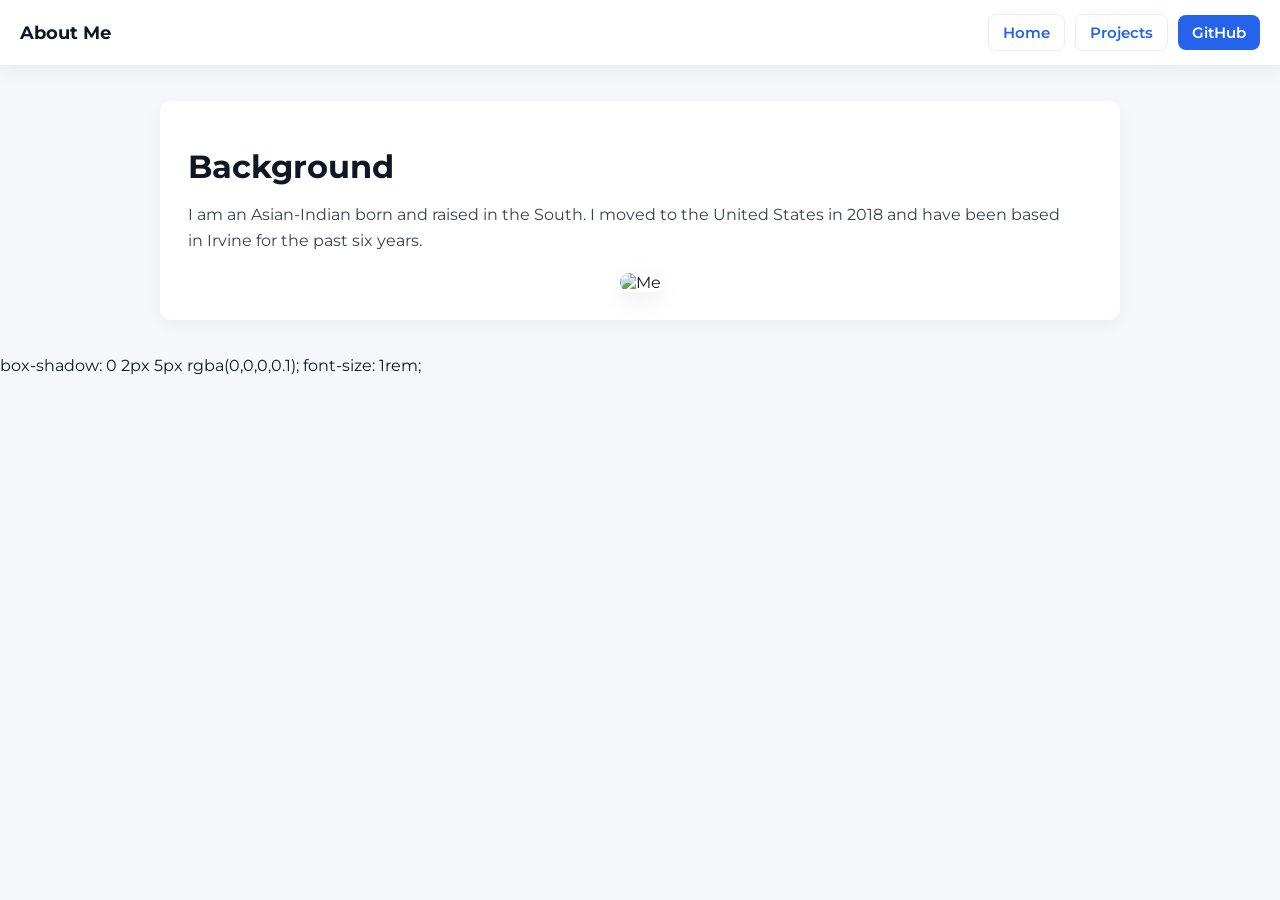
==== aboutme.html @ 4dc09f53 "Design: add shared stylesheet and modernize pages" ====
<!DOCTYPE html>
<html lang="en">
<head>
  <meta charset="UTF-8">
  <meta name="viewport" content="width=device-width, initial-scale=1">
  <title>Pragya Sharma - Portfolio</title>
  <link rel="stylesheet" href="css/styles.css">
</head>
<body>
  <header class="site-header">
    <div class="brand"><span class="logo">About Me</span></div>
    <div class="nav-links">
      <a class="btn secondary" href="/">Home</a>
      <a class="btn secondary" href="projects.html">Projects</a>
      <a class="btn" href="https://github.com/flowerPower18" target="_blank">GitHub</a>
    </div>
  </header>

  <main class="container">
    <div class="content-section">
      <h1>Background</h1>
      <p>I am an Asian-Indian born and raised in the South. I moved to the United States in 2018 and have been based in Irvine for the past six years.</p>
      <div style="text-align:center;margin-top:20px;">
        <img src="images/me.jpg" alt="Me" style="max-width:380px;border-radius:10px;box-shadow:0 8px 24px rgba(15,23,36,0.08)">
      </div>
    </div>
  </main>
      box-shadow: 0 2px 5px rgba(0,0,0,0.1);

      font-size: 1rem;
---- css/styles.css ----
@import url('https://fonts.googleapis.com/css2?family=Montserrat:wght@300;500;700&display=swap');

:root{
  --bg: #f5f7fb;
  --surface: #ffffff;
  --text: #0f1724;
  --muted: #6b7280;
  --accent: #2563eb;
}

*{box-sizing:border-box}
html,body{height:100%}
body{
  margin:0;
  font-family: 'Montserrat', system-ui, -apple-system, 'Segoe UI', Roboto, 'Helvetica Neue', Arial;
  background:var(--bg);
  color:var(--text);
  -webkit-font-smoothing:antialiased;
}

.site-header{
  background:var(--surface);
  display:flex;
  align-items:center;
  justify-content:space-between;
  padding:14px 20px;
  box-shadow:0 4px 20px rgba(15,23,36,0.06);
  position:sticky;
  top:0;
  z-index:10;
}
.brand .logo{font-weight:700; font-size:1.1rem; color:var(--text)}
.nav-links{display:flex; gap:10px; align-items:center}
.btn{
  display:inline-block;
  padding:8px 14px;
  border-radius:8px;
  text-decoration:none;
  font-weight:600;
  font-size:0.95rem;
  color:#fff;
  background:var(--accent);
}
.btn.secondary{background:transparent;color:var(--accent);border:1px solid rgba(37,99,235,0.12)}

.container{max-width:1000px;margin:36px auto;padding:0 20px}

.profile-pic{
  width:180px;height:180px;object-fit:cover;border-radius:50%;box-shadow:0 8px 30px rgba(15,23,36,0.12);
}

h1{font-size:2rem;margin:18px 0 8px}
h2{font-size:1.1rem;color:var(--muted);margin:0 0 14px}
p{color:#374151;line-height:1.6;max-width:80ch}

.hero-grid{display:grid;grid-template-columns:repeat(auto-fit,minmax(260px,1fr));gap:24px;margin-top:32px}
.hero-card{position:relative;border-radius:10px;overflow:hidden;min-height:160px}
.hero-card img{width:100%;height:100%;object-fit:cover;display:block}
.hero-card .overlay{position:absolute;inset:0;display:flex;align-items:center;justify-content:center;color:#fff;font-weight:700;font-size:24px;text-shadow:0 4px 12px rgba(0,0,0,0.45)}

.content-section{background:var(--surface);padding:28px;border-radius:12px;box-shadow:0 6px 18px rgba(15,23,36,0.04);margin-top:24px}

@media (max-width:640px){
  .site-header{padding:12px}
  .profile-pic{width:140px;height:140px}
  h1{font-size:1.5rem}
}
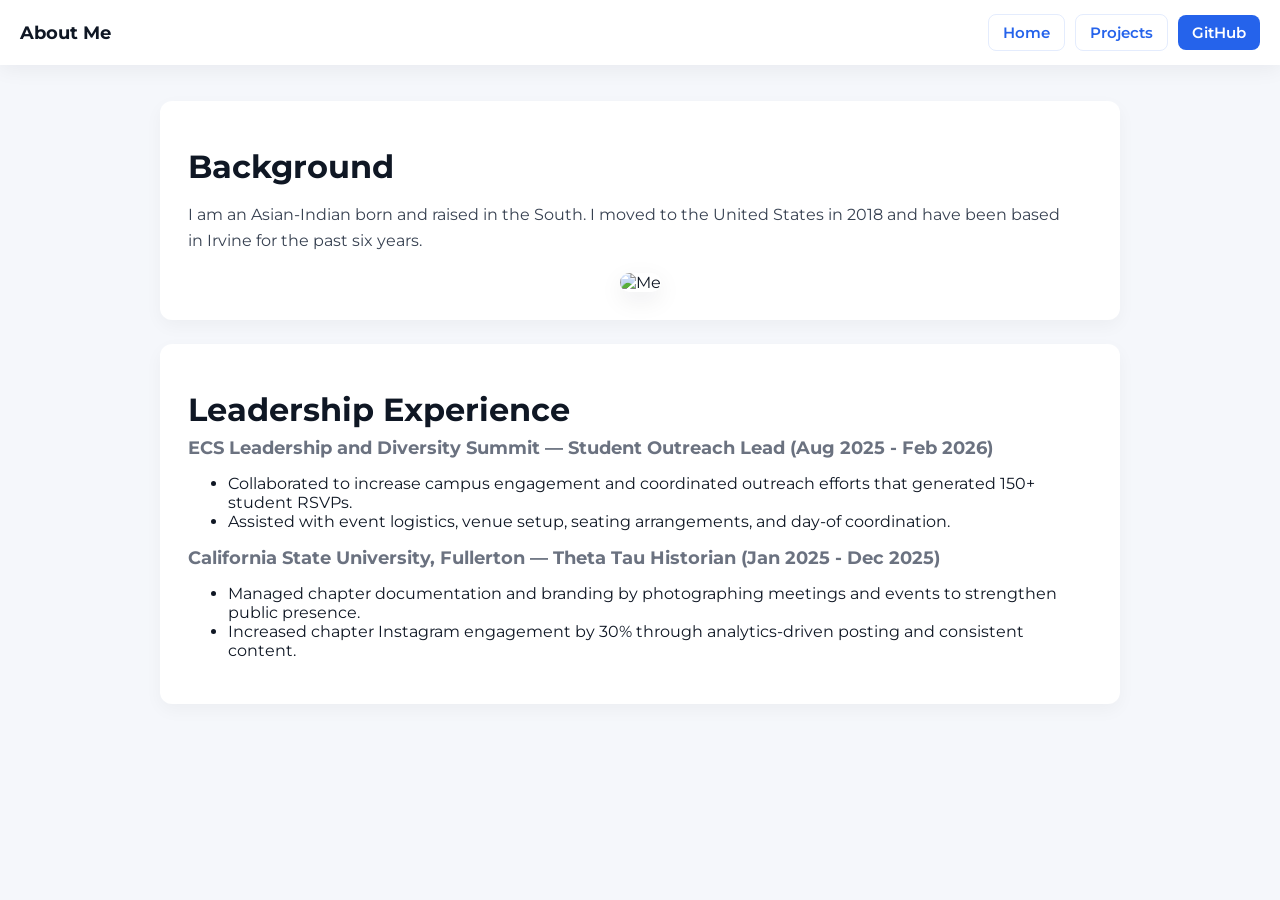
==== commit 3ff2e037: "Content: update headshot, contact, academic experience, projects, and leadership sections" ====
--- a/aboutme.html
+++ b/aboutme.html
@@ -12,7 +12,7 @@
     <div class="nav-links">
       <a class="btn secondary" href="/">Home</a>
       <a class="btn secondary" href="projects.html">Projects</a>
-      <a class="btn" href="https://github.com/flowerPower18" target="_blank">GitHub</a>
+      <a class="btn" href="https://github.com/Pragya-sharma24" target="_blank">GitHub</a>
     </div>
   </header>
 
@@ -24,8 +24,20 @@
         <img src="images/me.jpg" alt="Me" style="max-width:380px;border-radius:10px;box-shadow:0 8px 24px rgba(15,23,36,0.08)">
       </div>
     </div>
+
+    <div class="content-section">
+      <h1>Leadership Experience</h1>
+      <h2>ECS Leadership and Diversity Summit — Student Outreach Lead (Aug 2025 - Feb 2026)</h2>
+      <ul>
+        <li>Collaborated to increase campus engagement and coordinated outreach efforts that generated 150+ student RSVPs.</li>
+        <li>Assisted with event logistics, venue setup, seating arrangements, and day-of coordination.</li>
+      </ul>
+
+      <h2>California State University, Fullerton — Theta Tau Historian (Jan 2025 - Dec 2025)</h2>
+      <ul>
+        <li>Managed chapter documentation and branding by photographing meetings and events to strengthen public presence.</li>
+        <li>Increased chapter Instagram engagement by 30% through analytics-driven posting and consistent content.</li>
+      </ul>
+    </div>
   </main>
-      box-shadow: 0 2px 5px rgba(0,0,0,0.1);
 
-      font-size: 1rem;
-
